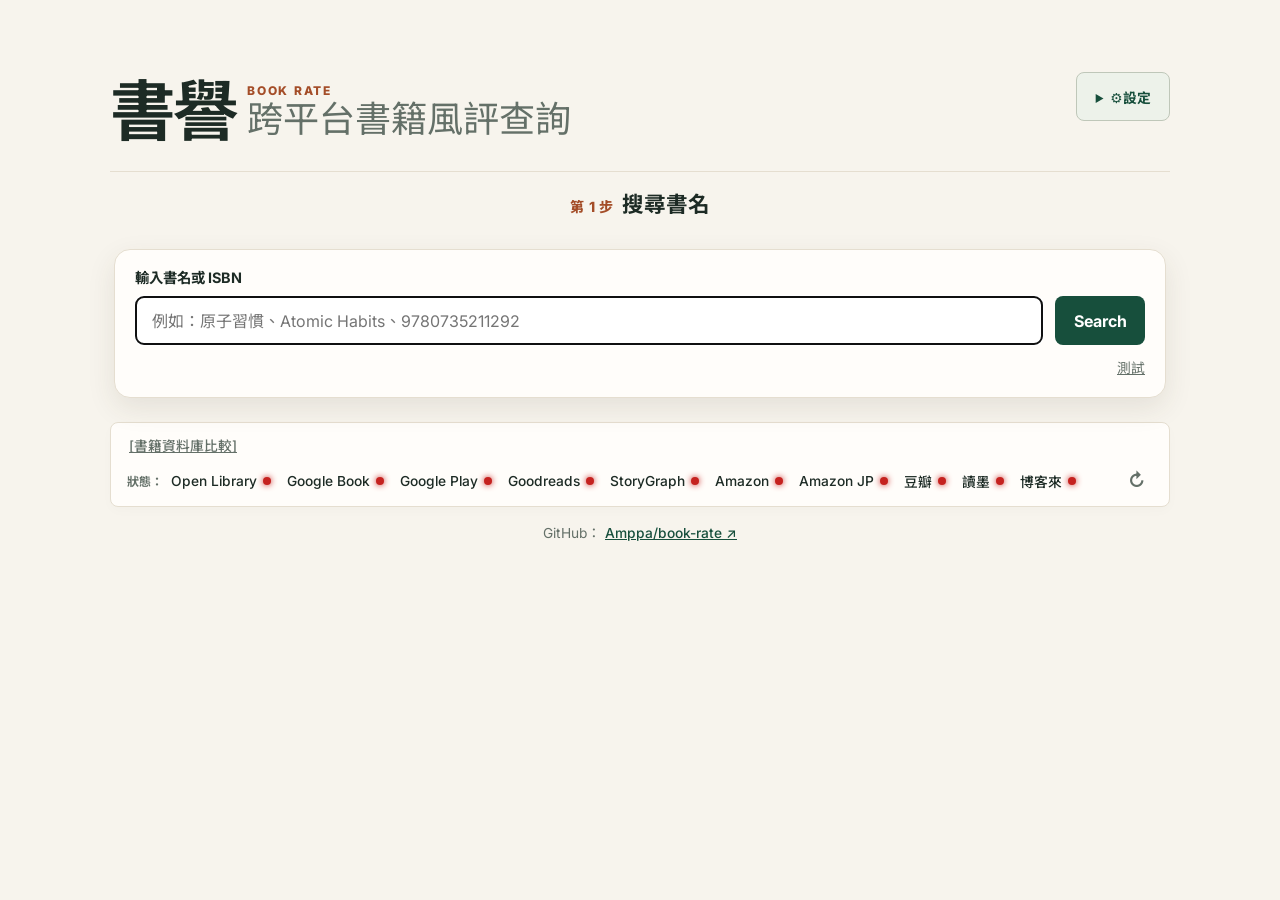
==== frontend/index.html @ e2937b02 "ui: unify source status refresh button styling with btn-icon-only" ====
<!doctype html>
<html lang="zh-Hant">

<head>
  <meta charset="UTF-8" />
  <meta name="viewport" content="width=device-width, initial-scale=1.0" />
  <meta name="description" content="以中文書名尋找 Open Library 作品、版本與評分。" />
  <title>書譽 - 跨平臺書籍評價查詢</title>
  <link rel="preconnect" href="https://fonts.googleapis.com" />
  <link rel="preconnect" href="https://fonts.gstatic.com" crossorigin />
  <link
    href="https://fonts.googleapis.com/css2?family=Inter:wght@400;500;600;700;800&family=Noto+Sans+TC:wght@400;500;600;700;800&display=swap"
    rel="stylesheet" />
  <link rel="icon" type="image/png" href="./assets/favicon.png" />
  <link rel="stylesheet" href="./styles.css" />
</head>

<body>
  <main class="page-shell">
    <details class="settings-details">
      <summary>⚙️設定</summary>
      <div class="settings-content">
        <!-- 1. 搜尋模式 -->
        <div class="setting-item">
          <label>搜尋模式</label>
          <div class="search-mode-selector">
            <button type="button" class="mode-tab-btn active" data-mode="quick_search">
              <span class="mode-label">Quick Mode</span>
            </button>
            <button type="button" class="mode-tab-btn" data-mode="edition_search">
              <span class="mode-label">Editions Mode</span>
            </button>
          </div>
          <p class="setting-desc">"快速模式"直接以書名搜尋評分(step 1 -> 3)。<br>"多版本模式"先搜尋相似版本，再找評分。(step 1, 2, 3)</p>
        </div>

        <!-- 2. 清除快取 -->
        <div class="setting-item">
          <label>快取</label>
          <div class="setting-btn-group">
            <button type="button" id="clear-step2-cache-btn" class="btn-secondary">清除書籍版本快取</button>
            <button type="button" id="clear-step3-cache-btn" class="btn-secondary">清除評分數據快取</button>
          </div>
          <p class="setting-desc">分別清除step2、step3的快取</p>
        </div>

        <!-- 3. Google API Key 設定 -->
        <div class="setting-item">
          <label for="google-api-key">Google Books API Key (選用)</label>
          <div class="api-key-input-row">
            <input type="password" id="google-api-key" placeholder="輸入 API 金鑰 (例如 AIzaSy...)" />
            <button type="button" id="save-api-key-btn" class="btn-secondary">儲存</button>
          </div>
          <p class="setting-desc">Google Books 雖然有提供公有 API 供查詢，但名額太少。可以至 console.cloud.google.com 免費申請個人 API Key。</p>
        </div>
      </div>
    </details>

    <header>
      <div class="brand-header">
        <h1 class="brand-title">書譽</h1>
        <div class="brand-meta">
          <span class="eyebrow">BOOK RATE</span>
          <span class="subtitle">跨平台書籍風評查詢</span>
        </div>
      </div>
    </header>
    <hr class="header-line" />

    <div class="wizard-container">
      <div class="wizard-track" id="wizard-track">

        <!-- 步驟 1 面板 -->
        <div class="wizard-step active" id="step-1">
          <div class="step-header">
            <div class="section-heading">
              <h2><small class="step-num">第 1 步</small>搜尋書名</h2>
            </div>
          </div>
          <form id="search-form" class="search-form">
            <label for="title">輸入書名或 ISBN</label>
            <div class="search-row">
              <input id="title" name="title" type="search" placeholder="例如：原子習慣、Atomic Habits、9780735211292" required
                autofocus />
              <button type="submit">Search</button>
            </div>
            <div class="history-presets-row">
              <section id="history-section" class="history-section" hidden>
                <p>最近查詢：</p>
                <div id="history-list" class="history-list"></div>
              </section>
              <button type="button" id="open-presets-btn" class="presets-link-btn">測試</button>
            </div>
          </form>
        </div>

        <!-- 步驟 2 面板 -->
        <div class="wizard-step" id="step-2">
          <div class="step-header">
            <button type="button" id="btn-prev-to-1" class="btn-secondary">← 上一步</button>
            <div id="candidate-heading" class="section-heading" hidden>
              <h2>
                <small class="step-num">第 2 步</small>選取書籍版本
                <button type="button" id="btn-refresh-step-2" class="btn-icon-only" title="清除此搜尋快取並重新整理">↻</button>
              </h2>
            </div>
          </div>
          <section id="candidate-section" hidden aria-live="polite">
            <div class="step2-split-layout">
              <!-- 左欄：搜尋資料庫切換、結果列表、手動搜尋 -->
              <div class="step2-left-panel">
                <!-- 搜尋資料庫切換按鈕 -->
                <div class="step2-block" id="section-title-source-tabs">
                  <div class="other-title-sources-buttons" id="title-source-tabs-container"></div>
                  <div id="source-hint" class="source-hint"></div>
                </div>

                <!-- 線上資料庫搜尋結果列表 -->
                <div class="step2-block">
                  <div id="candidate-list" class="candidate-list"></div>
                  <div id="pagination-controls" class="pagination-controls" hidden>
                    <button type="button" id="prev-page-btn" class="btn-secondary">上一頁</button>
                    <span id="page-indicator">第 1 頁</span>
                    <button type="button" id="next-page-btn" class="btn-secondary">下一頁</button>
                  </div>
                </div>
              </div>

              <!-- 右欄：Book Metadata 面板 -->
              <aside class="step2-right-panel">
                <div class="book-metadata-card">
                  <div class="bm-card-header">
                    <h3 class="bm-card-title">Book Metadata</h3>
                    <button type="button" id="btn-confirm-to-3" class="btn-confirm-next" title="確認並進入 Step 3">➜ Step
                      3</button>
                  </div>
                  <div class="bm-checkbox-container">
                    <label class="checkbox-label bm-checkbox-label">
                      <input type="checkbox" id="bm-remove-brackets" checked />
                      <span>自動移除括弧中內容，如：（電子書）</span>
                    </label>
                  </div>

                  <div class="bm-field-group">
                    <label for="bm-search-name">搜尋名稱 (User input title)</label>
                    <input type="text" id="bm-search-name" class="bm-input" placeholder="" />
                  </div>

                  <div class="bm-field-group">
                    <label for="bm-title">建議書名列表 (Titles from Source)</label>
                    <textarea id="bm-title" class="bm-input" placeholder="最多4筆"></textarea>
                  </div>

                  <div class="bm-field-group">
                    <label for="bm-title-zh">建議書名列表 (CJK中日韓字母)</label>
                    <textarea id="bm-title-zh" class="bm-input" placeholder="最多4筆"></textarea>
                  </div>

                  <div class="bm-field-group">
                    <label for="bm-author">作者</label>
                    <textarea id="bm-author" class="bm-input" placeholder="最多8筆"></textarea>
                  </div>

                  <div class="bm-field-group">
                    <label for="bm-publish-date">出版日期</label>
                    <input type="text" id="bm-publish-date" class="bm-input" placeholder="暫時未支援搜尋" />
                  </div>

                  <div class="bm-field-group">
                    <label for="bm-isbn">ISBN</label>
                    <textarea id="bm-isbn" class="bm-input" placeholder="最多8筆"></textarea>
                  </div>
                </div>
              </aside>
            </div>
          </section>
        </div>

        <!-- 步驟 3 面板 -->
        <div class="wizard-step" id="step-3">
          <div class="step-header">
            <button type="button" id="btn-prev-to-2" class="btn-secondary">← 上一步</button>
            <div id="details-heading" class="section-heading" hidden>
              <h2>
                <small class="step-num">第 3 步</small>書籍評分
                <button type="button" id="btn-refresh-step-3" class="btn-icon-only" title="清除此書評分快取並重新整理">↻</button>
              </h2>
            </div>
          </div>
          <div id="step-3-status" class="status" aria-live="polite"></div>
          <section id="results" aria-live="polite">
            <div class="step3-split-layout">
              <!-- 左欄：Book Metadata -->
              <aside class="step3-left-panel" id="step3-metadata-card">
                <div class="book-metadata-card">
                  <div class="bm-card-header">
                    <h3 class="bm-card-title">Book Metadata</h3>
                    <button type="button" id="btn-collapse-s3-meta" class="btn-icon-only" title="收起邊欄">◀</button>
                  </div>

                  <div class="bm-field-group">
                    <label for="s3-search-name">搜尋名稱 (User input title)</label>
                    <input type="text" id="s3-search-name" class="bm-input" readonly />
                  </div>

                  <div class="bm-field-group">
                    <label for="s3-title">建議書名列表 (Titles from Source)</label>
                    <textarea id="s3-title" class="bm-input" readonly></textarea>
                  </div>

                  <div class="bm-field-group">
                    <label for="s3-title-zh">建議書名列表 (CJK中日韓字母)</label>
                    <textarea id="s3-title-zh" class="bm-input" readonly></textarea>
                  </div>

                  <div class="bm-field-group">
                    <label for="s3-author">作者列表</label>
                    <textarea id="s3-author" class="bm-input" readonly></textarea>
                  </div>

                  <div class="bm-field-group">
                    <label for="s3-publish-date">出版日期</label>
                    <input type="text" id="s3-publish-date" class="bm-input" readonly />
                  </div>

                  <div class="bm-field-group">
                    <label for="s3-isbn">ISBN</label>
                    <textarea id="s3-isbn" class="bm-input" readonly></textarea>
                  </div>
                </div>
              </aside>

              <!-- 右欄：搜尋結果 -->
              <div class="step3-right-panel">
                <button type="button" id="btn-expand-s3-meta" class="btn-secondary btn-sm"
                  style="margin-bottom: var(--space-3);" title="展開邊欄">展開 Book Metadata ▶</button>

                <div class="score-display-toggles" id="score-toggle-bar">
                  <span class="toggle-title">來源：</span>
                </div>
                <div class="table-wrap" hidden>
                  <table>
                    <thead>
                      <tr id="table-header-row"></tr>
                      <tr id="score-strategy-row" class="thead-strategy-row"></tr>
                    </thead>
                    <tbody id="result-body"></tbody>
                  </table>
                </div>

                <div class="table-footer-actions">
                  <button type="button" id="btn-toggle-all-details" class="details-toggle-btn"
                    title="切換所有 Details 展開／收合">全部 details [+]</button>
                </div>
              </div>
            </div>
          </section>
        </div>

      </div>
    </div>

    <div class="source-status-row">
      <div class="source-status-top-row">
        <span id="open-source-info-btn" class="info-text-link" role="button" tabindex="0">[書籍資料庫比較]</span>
      </div>
      <div class="source-status-bottom-row">
        <span class="source-status-title">狀態：</span>
        <div id="source-status-list" class="source-status-list"></div>
        <button type="button" id="source-status-refresh-btn" class="btn-icon-only" title="重新整理狀態">↻</button>
      </div>
    </div>

    <footer class="app-footer search-source-note">
      <p>
        GitHub：
        <a href="https://github.com/Amppa/book-rate" target="_blank" rel="noopener noreferrer">Amppa/book-rate ↗</a>
      </p>
    </footer>
  </main>

  <template id="candidate-template">
    <article class="candidate-card">
      <div class="candidate-main-row">
        <div>
          <h3 class="candidate-title"></h3>
          <div
            style="display: flex; gap: var(--space-2); align-items: center; margin-top: var(--space-1); flex-wrap: wrap;">
            <a class="candidate-meta candidate-link" target="_blank" rel="noopener noreferrer"
              style="margin-top: 0;"></a>
            <span class="candidate-edition-toggle"
              style="color: var(--text-muted); font-size: 0.85rem; display: inline-flex; align-items: center; gap: 4px;"
              hidden>
              <span>·</span>
              <span class="candidate-edition-text"></span>
              <span class="candidate-chevron">▼</span>
            </span>
          </div>
        </div>
        <button type="button" class="select-work btn-secondary">Choose</button>
      </div>
      <div class="candidate-editions-area" hidden></div>
    </article>
  </template>

  <!-- 測試預設值 Modal -->
  <div id="presets-modal" class="modal" hidden>
    <div class="modal-content">
      <div class="modal-header">
        <h3>測試書單</h3>
        <button type="button" id="close-presets-btn" class="close-btn">&times;</button>
      </div>
      <div class="modal-body">
        <div id="presets-container" class="presets-container"></div>
      </div>
    </div>
  </div>

  <!-- 版本列表 Modal -->
  <div id="editions-modal" class="modal" hidden>
    <div class="modal-content">
      <div class="modal-header">
        <h3 id="editions-modal-title">版本列表</h3>
        <button type="button" id="close-editions-btn" class="close-btn">&times;</button>
      </div>
      <div class="modal-body">
        <div id="editions-modal-note" class="edition-note" style="margin-bottom: var(--space-3);"></div>
        <div id="editions-modal-list" class="edition-list"></div>
      </div>
    </div>
  </div>

  <script type="module" src="./app.js?v=1.0.25"></script>
</body>

</html>
---- frontend/styles.css ----
/* ==========================================================================
   BookRate Core Stylesheet Entrypoint
   ========================================================================== */
@import "./css/tokens.css";
@import "./css/base.css";
@import "./css/layout.css";
@import "./css/search-history.css";
@import "./css/candidates.css";
@import "./css/metadata.css";
@import "./css/ratings.css";
@import "./css/settings.css";
@import "./css/modals.css";
@import "./css/responsive.css";
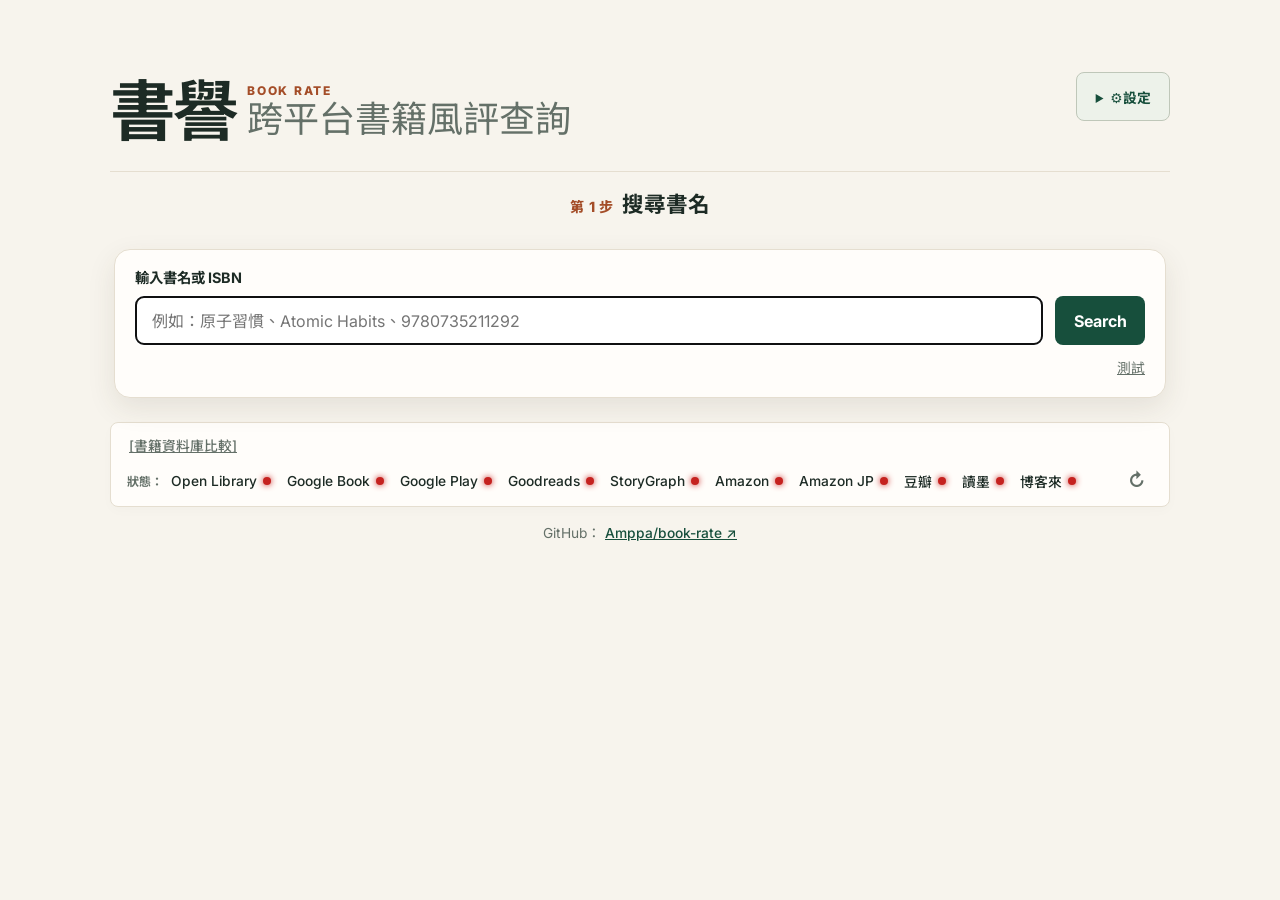
==== commit 4498e422: "feat(ui): implement smooth sliding glider animation for search mode segmented control" ====
--- a/frontend/index.html
+++ b/frontend/index.html
@@ -23,7 +23,8 @@
         <!-- 1. 搜尋模式 -->
         <div class="setting-item">
           <label>搜尋模式</label>
-          <div class="search-mode-selector">
+          <div class="search-mode-selector" data-selected="quick_search">
+            <div class="mode-glider"></div>
             <button type="button" class="mode-tab-btn active" data-mode="quick_search">
               <span class="mode-label">Quick Mode</span>
             </button>
@@ -233,7 +234,7 @@
               <!-- 右欄：搜尋結果 -->
               <div class="step3-right-panel">
                 <button type="button" id="btn-expand-s3-meta" class="btn-secondary btn-sm"
-                  style="margin-bottom: var(--space-3);" title="展開邊欄">展開 Book Metadata ▶</button>
+                  title="展開邊欄">展開 Book Metadata ▶</button>
 
                 <div class="score-display-toggles" id="score-toggle-bar">
                   <span class="toggle-title">來源：</span>
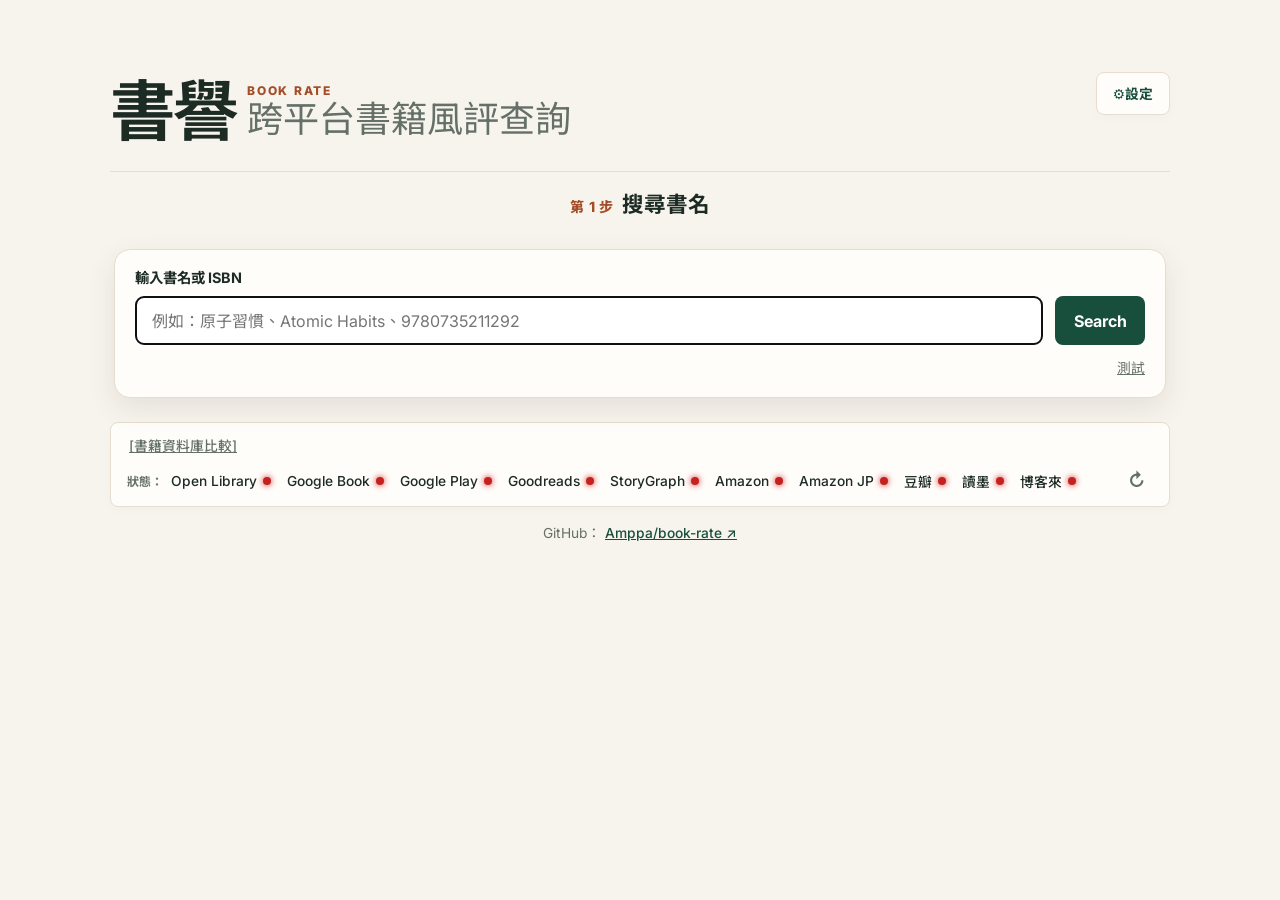
==== commit c6bdac63: "refactor(safety,stream,docs): cancel backend tasks on client abort, sanitize URLs and errors, remove" ====
--- a/frontend/index.html
+++ b/frontend/index.html
@@ -52,7 +52,7 @@
             <input type="password" id="google-api-key" placeholder="輸入 API 金鑰 (例如 AIzaSy...)" />
             <button type="button" id="save-api-key-btn" class="btn-secondary">儲存</button>
           </div>
-          <p class="setting-desc">Google Books 雖然有提供公有 API 供查詢，但名額太少。可以至 console.cloud.google.com 免費申請個人 API Key。</p>
+          <p class="setting-desc">Google Books 雖然有提供公有 API 供查詢，但名額太少。可以至 console.cloud.google.com 免費申請個人 API Key。（安全提示：建議於 GCP 控制台為金鑰設定 API / 網站網址限制，以保障金鑰安全）</p>
         </div>
       </div>
     </details>
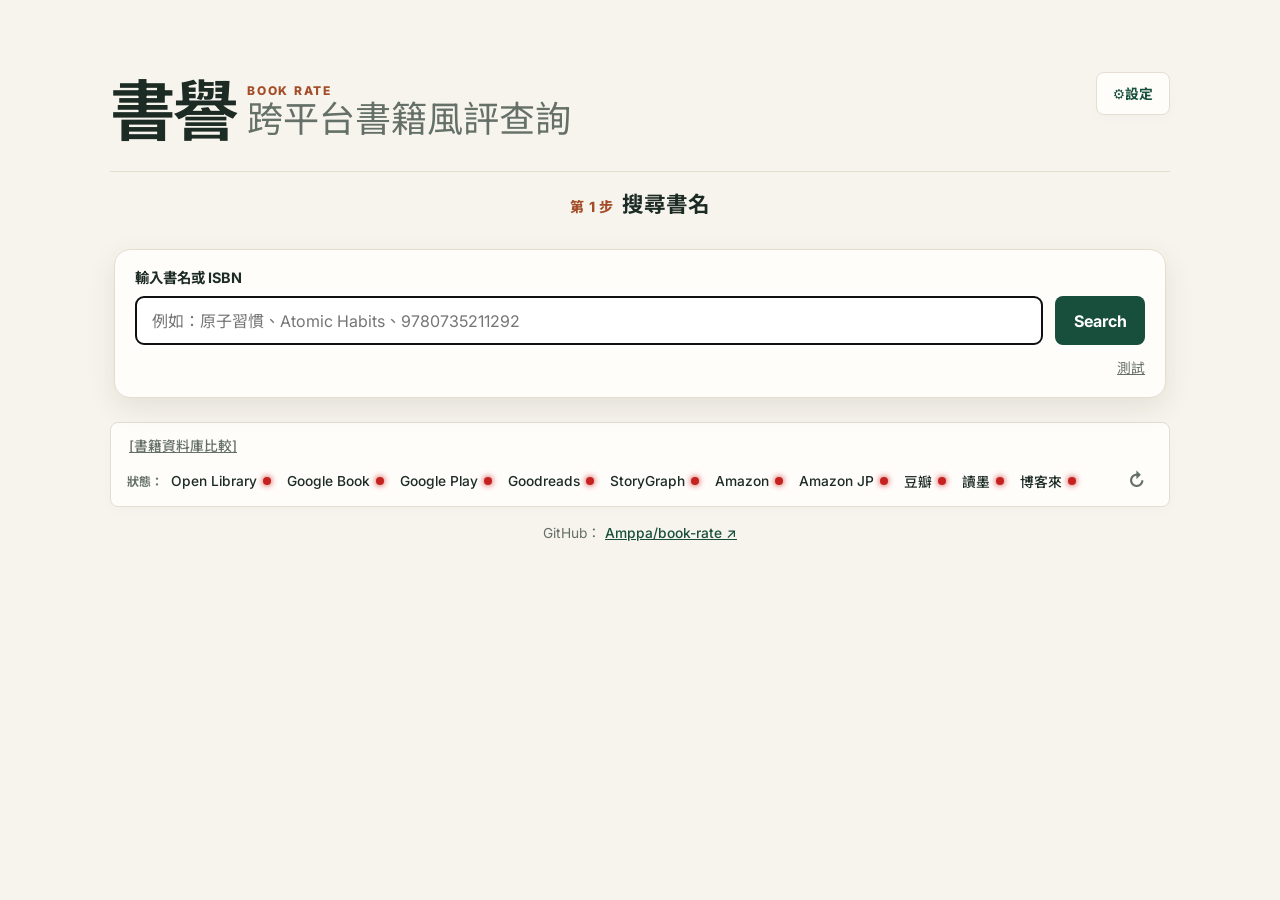
==== commit 7f882a2c: "Merge title list and title CJK list, set default search strategy to search_name" ====
--- a/frontend/index.html
+++ b/frontend/index.html
@@ -149,17 +149,12 @@
 
                   <div class="bm-field-group">
                     <label for="bm-title">建議書名列表 (Titles from Source)</label>
-                    <textarea id="bm-title" class="bm-input" placeholder="最多4筆"></textarea>
-                  </div>
-
-                  <div class="bm-field-group">
-                    <label for="bm-title-zh">建議書名列表 (CJK中日韓字母)</label>
-                    <textarea id="bm-title-zh" class="bm-input" placeholder="最多4筆"></textarea>
+                    <textarea id="bm-title" class="bm-input" placeholder="最多5筆"></textarea>
                   </div>
 
                   <div class="bm-field-group">
                     <label for="bm-author">作者</label>
-                    <textarea id="bm-author" class="bm-input" placeholder="最多8筆"></textarea>
+                    <textarea id="bm-author" class="bm-input" placeholder="最多5筆"></textarea>
                   </div>
 
                   <div class="bm-field-group">
@@ -169,7 +164,7 @@
 
                   <div class="bm-field-group">
                     <label for="bm-isbn">ISBN</label>
-                    <textarea id="bm-isbn" class="bm-input" placeholder="最多8筆"></textarea>
+                    <textarea id="bm-isbn" class="bm-input" placeholder="最多5筆"></textarea>
                   </div>
                 </div>
               </aside>
@@ -207,11 +202,6 @@
                   <div class="bm-field-group">
                     <label for="s3-title">建議書名列表 (Titles from Source)</label>
                     <textarea id="s3-title" class="bm-input" readonly></textarea>
-                  </div>
-
-                  <div class="bm-field-group">
-                    <label for="s3-title-zh">建議書名列表 (CJK中日韓字母)</label>
-                    <textarea id="s3-title-zh" class="bm-input" readonly></textarea>
                   </div>
 
                   <div class="bm-field-group">
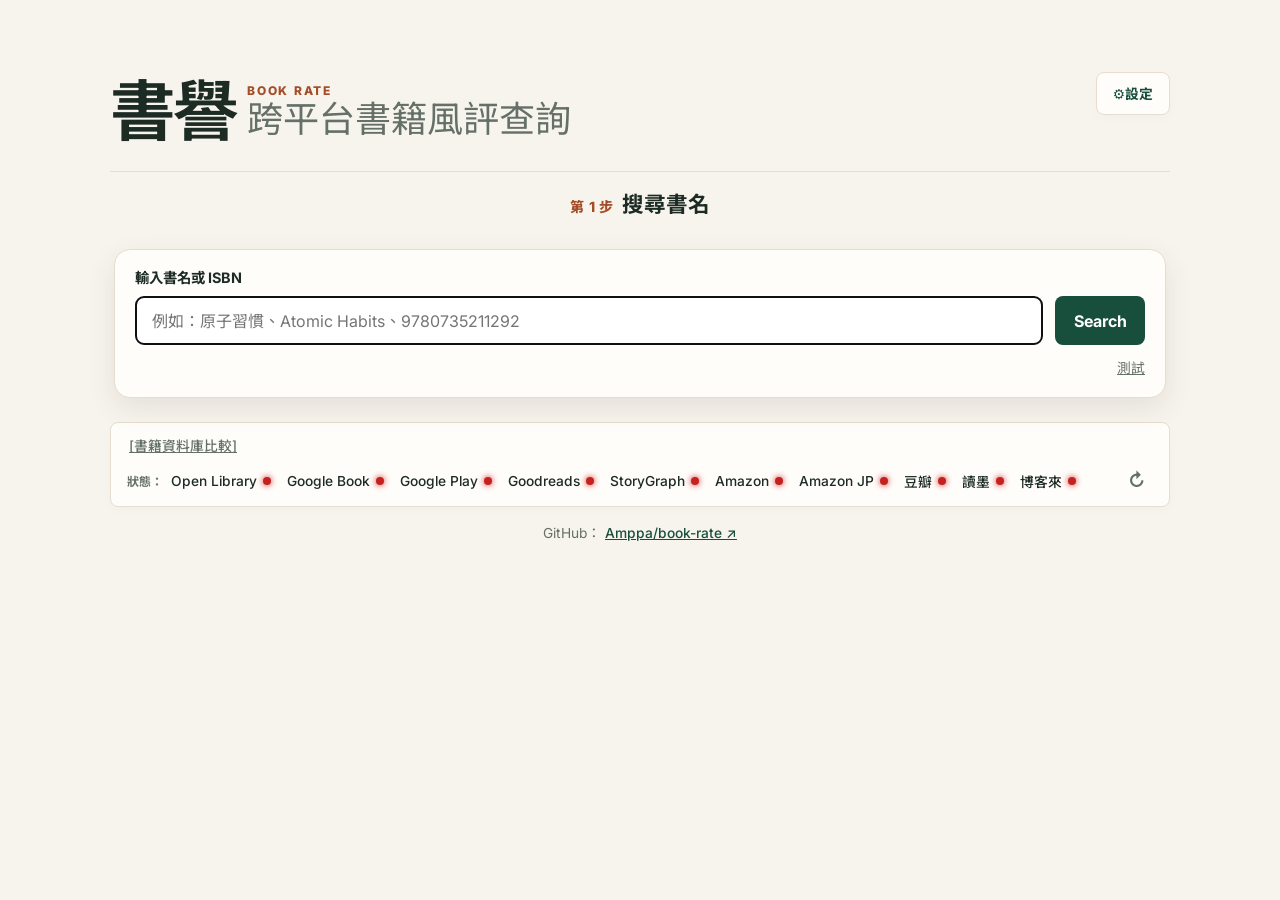
==== commit 94554bb3: "feat: add fullwidth normalization, case-insensitive title deduplication, and inline hint" ====
--- a/frontend/index.html
+++ b/frontend/index.html
@@ -28,14 +28,27 @@
             <button type="button" class="mode-tab-btn active" data-mode="quick_search">
               <span class="mode-label">Quick Mode</span>
             </button>
+            <button type="button" class="mode-tab-btn" data-mode="popular_search">
+              <span class="mode-label">Popular Mode</span>
+            </button>
             <button type="button" class="mode-tab-btn" data-mode="edition_search">
               <span class="mode-label">Editions Mode</span>
             </button>
           </div>
-          <p class="setting-desc">"快速模式"直接以書名搜尋評分(step 1 -> 3)。<br>"多版本模式"先搜尋相似版本，再找評分。(step 1, 2, 3)</p>
-        </div>
-
-        <!-- 2. 清除快取 -->
+          <p class="setting-desc">"快速模式"直接以書名搜尋評分(step 1 -> 3)。<br>"熱門模式"自動比對 Open Library、Google
+            Play、Goodreads、豆瓣，帶入最多人評分的書籍(step 1 -> 2)。<br>"多版本模式"先搜尋相似版本，再找評分。(step 1, 2, 3)</p>
+        </div>
+
+        <!-- 2. Step 2 搜尋預載 -->
+        <div class="setting-item">
+          <label class="checkbox-label" for="setting-step2-preload">
+            <input type="checkbox" id="setting-step2-preload" checked />
+            <span>Step2搜尋預載</span>
+          </label>
+          <p class="setting-desc">進入第 2 步時，自動於背景預載所有來源的搜尋結果至快取</p>
+        </div>
+
+        <!-- 3. 清除快取 -->
         <div class="setting-item">
           <label>快取</label>
           <div class="setting-btn-group">
@@ -45,14 +58,15 @@
           <p class="setting-desc">分別清除step2、step3的快取</p>
         </div>
 
-        <!-- 3. Google API Key 設定 -->
+        <!-- 4. Google API Key 設定 -->
         <div class="setting-item">
           <label for="google-api-key">Google Books API Key (選用)</label>
           <div class="api-key-input-row">
             <input type="password" id="google-api-key" placeholder="輸入 API 金鑰 (例如 AIzaSy...)" />
             <button type="button" id="save-api-key-btn" class="btn-secondary">儲存</button>
           </div>
-          <p class="setting-desc">Google Books 雖然有提供公有 API 供查詢，但名額太少。可以至 console.cloud.google.com 免費申請個人 API Key。（安全提示：建議於 GCP 控制台為金鑰設定 API / 網站網址限制，以保障金鑰安全）</p>
+          <p class="setting-desc">Google Books 雖然有提供公有 API 供查詢，但名額太少。可以至 console.cloud.google.com 免費申請個人 API
+            Key。（安全提示：建議於 GCP 控制台為金鑰設定 API / 網站網址限制，以保障金鑰安全）</p>
         </div>
       </div>
     </details>
@@ -148,7 +162,7 @@
                   </div>
 
                   <div class="bm-field-group">
-                    <label for="bm-title">建議書名列表 (Titles from Source)</label>
+                    <label for="bm-title">建議書名列表 (Titles from Source) <span id="bm-title-hint" class="bm-inline-hint"></span></label>
                     <textarea id="bm-title" class="bm-input" placeholder="最多5筆"></textarea>
                   </div>
 
@@ -223,8 +237,8 @@
 
               <!-- 右欄：搜尋結果 -->
               <div class="step3-right-panel">
-                <button type="button" id="btn-expand-s3-meta" class="btn-secondary btn-sm"
-                  title="展開邊欄">展開 Book Metadata ▶</button>
+                <button type="button" id="btn-expand-s3-meta" class="btn-secondary btn-sm" title="展開邊欄">展開 Book Metadata
+                  ▶</button>
 
                 <div class="score-display-toggles" id="score-toggle-bar">
                   <span class="toggle-title">來源：</span>
